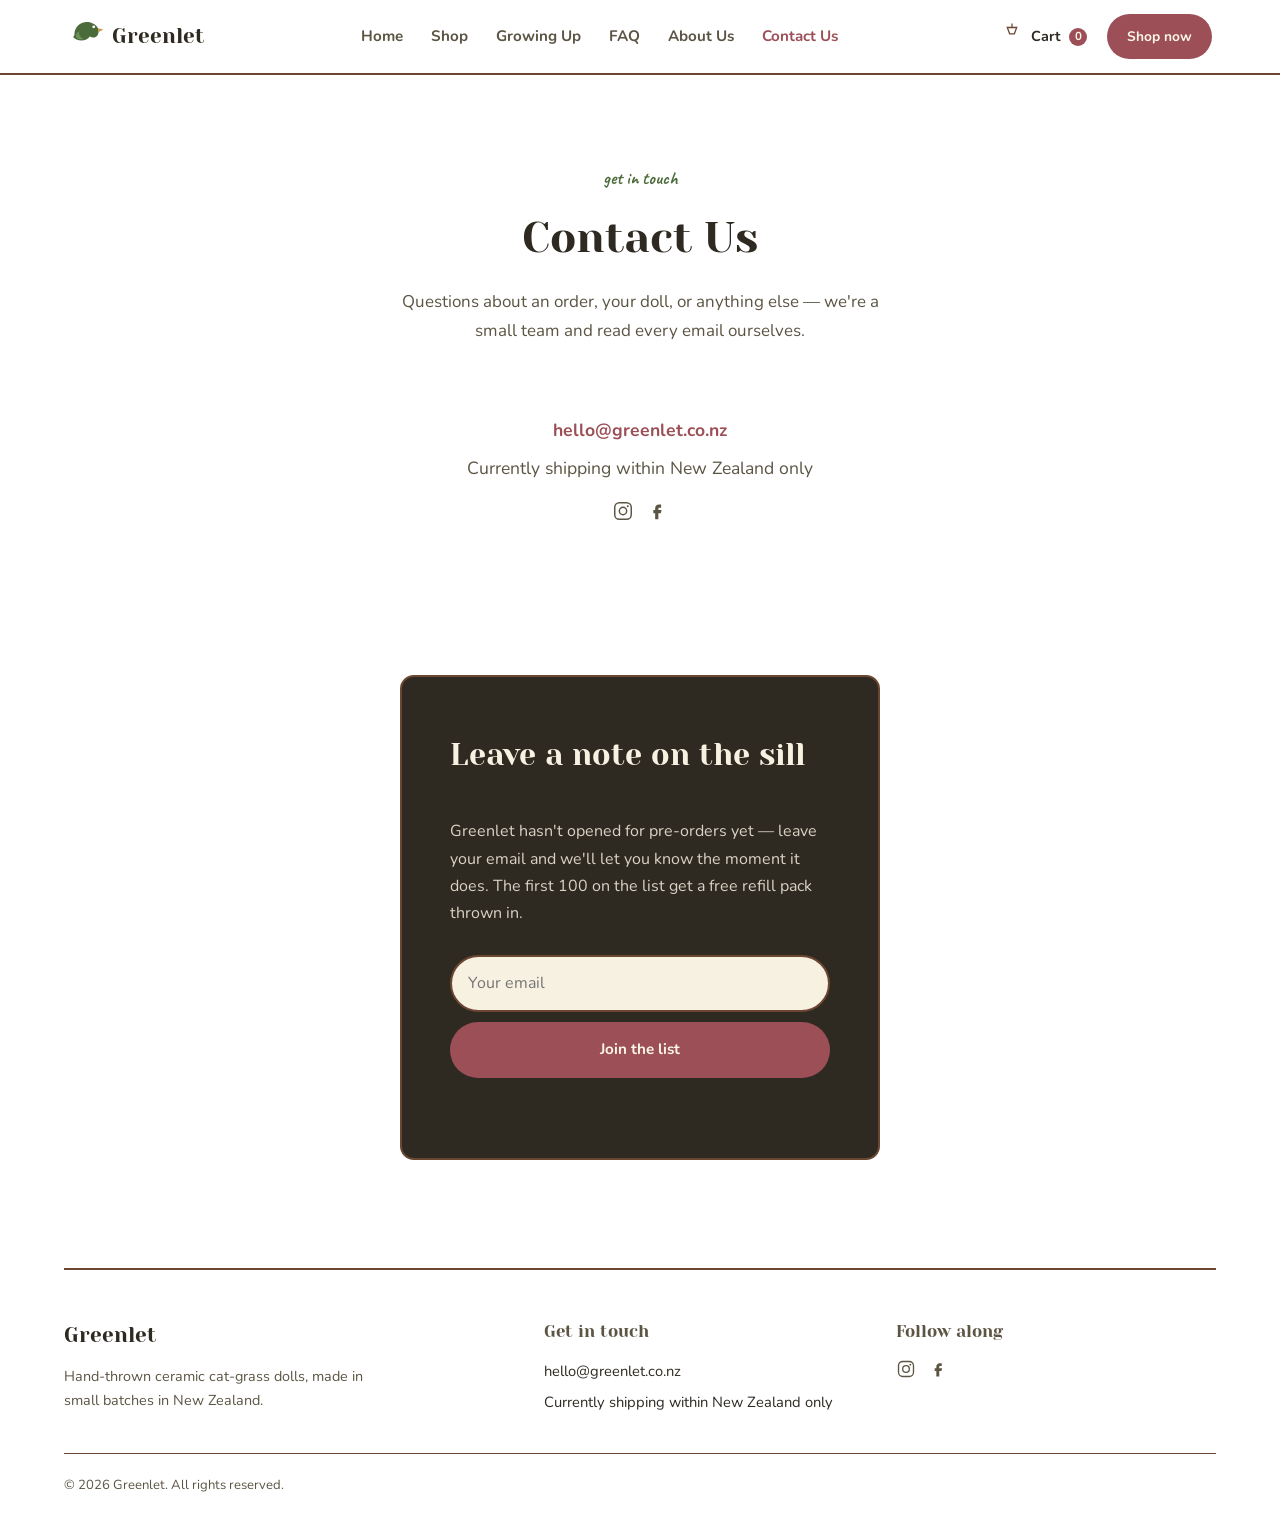
==== contact.html @ 872467f5 "Split Shop and Growing Up into pages; add journal; rename nav items - Shop: "On the Shelf" products " ====
<!doctype html>
<html lang="en-NZ">
<head>
<meta charset="UTF-8">
<meta name="viewport" content="width=device-width, initial-scale=1.0">
<title>Contact Us | Greenlet</title>
<meta name="description" content="Get in touch with Greenlet, or leave your email and we'll let you know the moment pre-orders open.">
<link rel="preconnect" href="https://fonts.googleapis.com">
<link rel="preconnect" href="https://fonts.gstatic.com" crossorigin>
<link href="https://fonts.googleapis.com/css2?family=Caveat:wght@600;700&family=Nunito:wght@400;600;700;800&family=Yeseva+One&display=swap" rel="stylesheet">
<link rel="stylesheet" href="css/style.css">
</head>
<body>

<a class="skip-link" href="#main">Skip to main content</a>

<header class="site-header">
  <div class="wrap header-row">
    <a class="logo" href="index.html#top">
      <span class="logo-mark" aria-hidden="true">
        <svg viewBox="0 0 28 28" width="36" height="36">
          <path d="M5 16 C5 9 11 5 17 6.5 C22.5 8 25.5 12.5 23 16.5 C21.8 18.5 19 19 17 17.5 C14.5 21.5 7 22 3.5 17.5 C4.3 18 5 17.2 5 16Z" fill="var(--sage-dark)"/>
          <path d="M23.5 11 L27.5 12 L23.5 14.2Z" fill="var(--gold)"/>
          <circle cx="20" cy="10" r="1.1" fill="var(--wall-cream)"/>
          <path d="M7 14.5 C5 17.5 7 20.5 12 19.5 C9 17.5 8 16 9 13.5Z" fill="var(--sage)"/>
        </svg>
      </span>
      <span class="logo-text">Greenlet</span>
    </a>

    <nav class="main-nav" id="mainNav" aria-label="Main">
      <a href="index.html#top">Home</a>
      <a href="shop.html">Shop</a>
      <a href="growing-up.html">Growing Up</a>
      <a href="faq.html">FAQ</a>
      <a href="index.html#story">About Us</a>
      <a href="contact.html" aria-current="page">Contact Us</a>
    </nav>

    <div class="header-actions">
      <button class="cart-btn" id="cartToggle" aria-haspopup="true" aria-controls="cartPanel" aria-expanded="false">
        <span class="lamp-icon" id="headerFlag" aria-hidden="true">
          <svg viewBox="0 0 28 28" width="22" height="22">
            <path d="M14 2 L14 7" stroke="var(--wood-line)" stroke-width="1.6"/>
            <path d="M8 7 H20 L17 15 H11 Z" fill="none" stroke="var(--wood-line)" stroke-width="1.6"/>
            <path class="lamp-off" d="M9 7.5 H19 L16.3 14.5 H11.7 Z" fill="none"/>
            <path class="lamp-glow" d="M9 7.5 H19 L16.3 14.5 H11.7 Z" fill="var(--gold)"/>
          </svg>
        </span>
        <span>Cart</span>
        <span class="cart-count" id="cartCount">0</span>
      </button>
      <a class="btn btn-primary btn-small" href="shop.html">Shop now</a>
      <button class="nav-toggle" id="navToggle" aria-expanded="false" aria-controls="mainNav" aria-label="Open menu">
        <svg width="20" height="20" viewBox="0 0 24 24" fill="none"><path d="M4 7h16M4 12h16M4 17h16" stroke="currentColor" stroke-width="2" stroke-linecap="round"/></svg>
      </button>
    </div>
  </div>
</header>

<main id="main">

  <section class="page-hero">
    <div class="wrap">
      <p class="eyebrow center">get in touch</p>
      <h1>Contact Us</h1>
      <p class="lede">Questions about an order, your doll, or anything else &mdash; we're a small team and read every email ourselves.</p>
    </div>
  </section>

  <section class="contact-info">
    <div class="wrap">
      <div class="contact-details">
        <p><a href="mailto:hello@greenlet.co.nz">hello@greenlet.co.nz</a></p>
        <p>Currently shipping within New Zealand only</p>
        <div class="social-row">
          <a href="#" aria-label="Instagram"><svg width="22" height="22" viewBox="0 0 24 24" fill="none"><rect x="3" y="3" width="18" height="18" rx="5" stroke="currentColor" stroke-width="1.6"/><circle cx="12" cy="12" r="4" stroke="currentColor" stroke-width="1.6"/><circle cx="17.2" cy="6.8" r="1.1" fill="currentColor"/></svg></a>
          <a href="#" aria-label="Facebook"><svg width="22" height="22" viewBox="0 0 24 24" fill="none"><path d="M14 8.5h2.5V5H14c-2.2 0-4 1.8-4 4v2H8v3.5h2V21h3.5v-6.5h2.6L17 11H13.5V9c0-.3.2-.5.5-.5Z" fill="currentColor"/></svg></a>
        </div>
      </div>
    </div>
  </section>

  <section class="newsletter">
    <div class="wrap newsletter-row newsletter-row-standalone">
      <h2>Leave a note on the sill</h2>
      <p>Greenlet hasn't opened for pre-orders yet &mdash; leave your email and we'll let you know the moment it does. The first 100 on the list get a free refill pack thrown in.</p>
      <form class="newsletter-form" id="newsletterForm">
        <label class="sr-only" for="newsletterEmail">Email</label>
        <input type="email" id="newsletterEmail" name="email" placeholder="Your email" required>
        <button type="submit" class="btn btn-primary">Join the list</button>
      </form>
      <p class="form-note" id="newsletterNote" role="status" aria-live="polite"></p>
    </div>
  </section>

</main>

<footer class="site-footer">
  <div class="wrap footer-row">
    <div class="footer-brand">
      <span class="logo-text">Greenlet</span>
      <p>Hand-thrown ceramic cat-grass dolls, made in small batches in New Zealand.</p>
    </div>
    <div class="footer-col">
      <h3>Get in touch</h3>
      <p><a href="mailto:hello@greenlet.co.nz">hello@greenlet.co.nz</a></p>
      <p>Currently shipping within New Zealand only</p>
    </div>
    <div class="footer-col">
      <h3>Follow along</h3>
      <div class="social-row">
        <a href="#" aria-label="Instagram"><svg width="20" height="20" viewBox="0 0 24 24" fill="none"><rect x="3" y="3" width="18" height="18" rx="5" stroke="currentColor" stroke-width="1.6"/><circle cx="12" cy="12" r="4" stroke="currentColor" stroke-width="1.6"/><circle cx="17.2" cy="6.8" r="1.1" fill="currentColor"/></svg></a>
        <a href="#" aria-label="Facebook"><svg width="20" height="20" viewBox="0 0 24 24" fill="none"><path d="M14 8.5h2.5V5H14c-2.2 0-4 1.8-4 4v2H8v3.5h2V21h3.5v-6.5h2.6L17 11H13.5V9c0-.3.2-.5.5-.5Z" fill="currentColor"/></svg></a>
      </div>
    </div>
  </div>
  <div class="wrap">
    <p class="copyright">&copy; 2026 Greenlet. All rights reserved.</p>
  </div>
</footer>

<!-- CART PANEL -->
<div class="cart-overlay" id="cartOverlay"></div>
<aside class="cart-panel" id="cartPanel" aria-hidden="true">
  <div class="cart-head">
    <h3>Your cart</h3>
    <button class="cart-close" id="cartClose" aria-label="Close cart">
      <svg width="18" height="18" viewBox="0 0 24 24"><path d="M5 5l14 14M19 5L5 19" stroke="currentColor" stroke-width="2" stroke-linecap="round"/></svg>
    </button>
  </div>
  <div class="cart-items" id="cartItems">
    <p class="cart-empty" id="cartEmpty">The lamp's still unlit. Your cart is empty.</p>
  </div>
  <div class="cart-foot">
    <div class="cart-subtotal">
      <span>Subtotal</span>
      <span id="cartSubtotal">$0 NZD</span>
    </div>
    <button class="btn btn-primary btn-full" id="checkoutBtn">Proceed to checkout</button>
    <p class="checkout-note" id="checkoutNote" role="status" aria-live="polite"></p>
  </div>
</aside>

<div class="toast" id="toast" role="status" aria-live="polite"></div>

<script src="js/main.js"></script>
</body>
</html>
---- css/style.css ----
/* ===== Tokens ===== */
:root {
  --wall-cream: #FFFFFF;
  --wall-sage: #7C8A63;
  --wood: #6B4630;
  --wood-line: #6B4630;
  --wood-deep: #4A2F1F;
  --ink: #2E2A22;
  --ink-fixed: #2E2A22;
  --ink-soft: #5C5544;
  --rose: #9C4F56;
  --rose-hover: #7E3B41;
  --blush: #D99BA0;
  --sage: #6F8F5B;
  --sage-dark: #4C6B3B;
  --accent-ink: #4C6B3B;
  --on-accent: #FBF6E9;
  --badge-neutral: #5C5544;
  --slate: #7E97A3;
  --gold: #C99A45;
  --paper: #F7F1E1;
  --shadow: rgba(46, 42, 34, 0.22);
  --clay: #B98354;
  --focus: #1F6FB2;

  --font-display: "Yeseva One", "Georgia", serif;
  --font-body: "Nunito", "Segoe UI", system-ui, sans-serif;
  --font-hand: "Caveat", "Segoe UI", cursive;

  --content: 1160px;
  --gutter: clamp(20px, 5vw, 64px);

  --cat-black: #2E2A22;
}

/* Greenlet is a single fixed-theme brand page: white ground, always.
   No dark-mode token overrides on purpose — see DESIGN.md. */

/* ===== Reset-ish ===== */
* { box-sizing: border-box; }
html { -webkit-text-size-adjust: 100%; }
body {
  margin: 0;
  background: var(--wall-cream);
  color: var(--ink);
  font-family: var(--font-body);
  font-size: 16px;
  line-height: 1.7;
  padding-inline: var(--gutter);
}
img, svg { max-width: 100%; }
a { color: inherit; }
h1, h2, h3 { font-family: var(--font-display); font-weight: 400; text-wrap: balance; margin: 0; color: var(--ink); }
h2 { font-size: clamp(1.7rem, 3.4vw, 2.3rem); }
h3 { font-size: 1.25rem; }
p { margin: 0; }
ul, ol { margin: 0; padding: 0; list-style: none; }
button { font: inherit; cursor: pointer; }
:focus-visible { outline: 2px solid var(--focus); outline-offset: 2px; }

.sr-only {
  position: absolute; width: 1px; height: 1px; overflow: hidden;
  clip: rect(0 0 0 0); white-space: nowrap;
}
.skip-link {
  position: absolute; left: -9999px; top: 0; background: var(--ink-fixed);
  color: var(--on-accent); padding: 10px 16px; border-radius: 0 0 6px 0; z-index: 200;
}
.skip-link:focus { left: 0; }

.wrap { max-width: var(--content); margin-inline: auto; }
.eyebrow {
  font-family: var(--font-hand);
  font-size: 1.15rem;
  color: var(--accent-ink);
  margin-bottom: 6px;
  font-weight: 700;
}
.center { text-align: center; }
section h2.center { margin-bottom: 44px; }

/* ===== Buttons ===== */
.btn {
  display: inline-flex; align-items: center; justify-content: center;
  padding: 13px 26px; border-radius: 999px; text-decoration: none;
  font-weight: 700; font-size: 0.95rem; border: 2px solid transparent;
  font-family: var(--font-body);
  transition: transform 0.15s ease, background 0.15s ease, border-color 0.15s ease;
}
.btn:hover { transform: translateY(-1px); }
.btn-primary { background: var(--rose); color: var(--on-accent); }
.btn-primary:hover { background: var(--rose-hover); }
.btn-ghost { background: transparent; color: var(--ink); border-color: var(--wood-line); }
.btn-ghost:hover { background: var(--wood-line); color: var(--wall-cream); }
.btn-small { padding: 9px 18px; font-size: 0.86rem; }
.btn-full { width: 100%; }

/* ===== Header ===== */
.site-header {
  position: sticky; top: 0; z-index: 50;
  background: color-mix(in srgb, var(--wall-cream) 90%, transparent);
  backdrop-filter: blur(8px);
  border-bottom: 2px solid var(--wood-line);
  padding-inline: var(--gutter);
  margin-inline: calc(var(--gutter) * -1);
}
.header-row {
  display: flex; align-items: center; justify-content: space-between;
  gap: 24px; padding: 14px 4px;
}
.logo { display: inline-flex; align-items: center; gap: 8px; text-decoration: none; }
.logo-text { font-family: var(--font-display); font-weight: 400; font-size: 1.3rem; color: var(--ink); }
.main-nav { display: flex; gap: 28px; }
.main-nav a { text-decoration: none; font-weight: 700; color: var(--ink-soft); font-size: 0.95rem; }
.main-nav a:hover { color: var(--rose); }
.header-actions { display: flex; align-items: center; gap: 14px; }
.cart-btn {
  display: inline-flex; align-items: center; gap: 8px; background: none; border: none;
  color: var(--ink); font-weight: 700; font-size: 0.9rem; padding: 6px;
}
.cart-count {
  background: var(--rose); color: var(--on-accent); font-family: var(--font-body);
  font-size: 0.72rem; font-weight: 700; min-width: 18px; height: 18px; border-radius: 999px;
  display: inline-flex; align-items: center; justify-content: center; padding-inline: 4px;
}
.lamp-glow { transition: opacity 0.4s ease; opacity: 0; }
.lamp-off { transition: opacity 0.4s ease; opacity: 1; }
.is-lit .lamp-glow { opacity: 1; }
.is-lit .lamp-off { opacity: 0; }

/* ===== Hero ===== */
.hero { padding-block: clamp(40px, 7vw, 84px) clamp(56px, 9vw, 104px); }
.hero-row { display: grid; grid-template-columns: 1.05fr 0.95fr; gap: clamp(32px, 6vw, 72px); align-items: center; }
.hero-copy h1 {
  font-size: clamp(2.3rem, 5vw, 3.4rem);
  line-height: 1.15; margin-bottom: 20px;
}
.lede { font-size: 1.06rem; color: var(--ink-soft); max-width: 48ch; margin-bottom: 30px; }
.hero-cta { display: flex; flex-wrap: wrap; gap: 14px; margin-bottom: 34px; }
.trust-strip { display: flex; flex-wrap: wrap; gap: 20px; }
.trust-strip li {
  display: flex; align-items: center; gap: 7px; font-size: 0.9rem; color: var(--ink-soft); font-weight: 700;
}
.trust-strip svg { color: var(--accent-ink); flex-shrink: 0; }

.hero-art { display: flex; flex-direction: column; align-items: center; gap: 10px; }
.window-svg { width: min(400px, 100%); height: auto; }
.hero-caption {
  font-family: var(--font-hand); font-size: 1.15rem; color: var(--ink-soft);
  text-align: center;
}
.grass-scene { opacity: 0; transition: opacity 0.9s ease; }
.grass-scene.is-active { opacity: 1; }
@media (prefers-reduced-motion: reduce) {
  .lamp-glow, .lamp-off { transition: none; }
  .grass-scene { transition: none; }
}

/* ===== Standalone page intro (FAQ, Newsletter) ===== */
.page-hero { padding-block: clamp(48px, 8vw, 88px) clamp(24px, 4vw, 40px); text-align: center; }
.page-hero h1 { font-size: clamp(2rem, 4.2vw, 2.7rem); margin-bottom: 14px; }
.page-hero .lede { margin-inline: auto; }
.main-nav a[aria-current="page"] { color: var(--rose); }

/* ===== Contact info (Contact Us) ===== */
.contact-info { padding-block: 0 clamp(32px, 5vw, 56px); text-align: center; }
.contact-details p { font-size: 1.1rem; margin-bottom: 8px; color: var(--ink-soft); }
.contact-details a { color: var(--rose); font-weight: 700; text-decoration: none; }
.contact-details a:hover { text-decoration: underline; }
.contact-details .social-row { justify-content: center; margin-top: 16px; color: var(--ink-soft); }
.contact-details .social-row a { color: var(--ink-soft); }
.contact-details .social-row a:hover { color: var(--rose); }

/* ===== Journal (Growing Up index + articles) ===== */
.journal { padding-block: clamp(24px, 5vw, 56px) clamp(48px, 7vw, 88px); }
.journal-list { display: flex; flex-direction: column; gap: 22px; max-width: 820px; margin-inline: auto; }
.journal-card {
  --ink: var(--ink-fixed);
  --ink-soft: #5C5544;
  color: var(--ink-fixed);
  display: flex; gap: 24px; align-items: flex-start;
  background: var(--paper); border: 2px solid var(--wood-line); border-radius: 10px; padding: 22px;
}
.journal-thumb-wrap { flex: 0 0 160px; }
.journal-thumb { width: 100%; height: auto; display: block; border-radius: 6px; }
.journal-tag {
  font-family: var(--font-hand); font-size: 1.05rem; color: var(--sage-dark); display: block; margin-bottom: 4px;
}
.journal-card h2 { font-size: 1.35rem; margin-bottom: 8px; }
.journal-card h2 a { color: var(--ink-fixed); text-decoration: none; }
.journal-card h2 a:hover { color: var(--rose); }
.journal-excerpt { color: #5C5544; font-size: 0.96rem; margin-bottom: 12px; }
.journal-read { color: var(--rose); font-weight: 700; text-decoration: none; font-size: 0.92rem; }
.journal-read:hover { text-decoration: underline; }
.journal-back { display: inline-block; margin-bottom: 24px; color: var(--rose); font-weight: 700; text-decoration: none; font-size: 0.92rem; }
.journal-back:hover { text-decoration: underline; }
@media (max-width: 640px) {
  .journal-card { flex-direction: column; }
  .journal-thumb-wrap { width: 140px; }
}

/* ===== Corners of the room (audience) ===== */
.audience { padding-block: clamp(48px, 7vw, 88px); }
.audience-grid {
  display: grid; grid-template-columns: repeat(3, 1fr); gap: 24px;
}
.audience-card {
  color: var(--ink-fixed);
  --ink: var(--ink-fixed);
  --ink-soft: #5C5544;
  background: var(--paper); border: 2px solid var(--wood-line); border-radius: 10px;
  padding: 26px 26px 28px; display: flex; flex-direction: column; gap: 12px;
}
.a-head { display: flex; align-items: center; gap: 12px; }
.a-icon {
  width: 32px; height: 32px; flex-shrink: 0;
  display: flex; align-items: center; justify-content: center;
}
.audience-card h3 { font-size: 1.2rem; color: var(--ink-fixed); }
.audience-card p { color: #5C5544; font-size: 0.95rem; }

/* ===== Growing Up the Wall (timeline) ===== */
.route-section { padding-block: clamp(48px, 7vw, 88px); }
.route { position: relative; max-width: 720px; margin-inline: auto; }
.route::before {
  content: ""; position: absolute; left: 44px; top: 6px; bottom: 6px; width: 3px;
  background: var(--wood-line);
}
.r-item { display: grid; grid-template-columns: 90px 1fr; gap: 24px; padding-bottom: 40px; position: relative; }
.r-item:last-child { padding-bottom: 0; }
.r-num {
  font-family: var(--font-hand); font-size: 1.3rem; font-weight: 700; color: var(--on-accent);
  background: var(--sage-dark); text-align: center; padding-block: 6px; border-radius: 8px;
  position: relative; height: fit-content;
}
.r-body h3 { font-size: 1.12rem; margin-bottom: 6px; }
.r-body p { color: var(--ink-soft); font-size: 0.95rem; }

/* ===== On the Shelf (products) ===== */
.products { padding-block: clamp(48px, 7vw, 88px); }
.product-grid { display: grid; grid-template-columns: repeat(4, 1fr); gap: 22px; }
.product-card {
  --ink: var(--ink-fixed);
  --ink-soft: #5C5544;
  color: var(--ink-fixed);
  position: relative; background: var(--paper); border: 2px solid var(--wood-line);
  border-radius: 10px; padding: 30px 20px 22px; display: flex; flex-direction: column; align-items: flex-start; gap: 6px;
}
.p-num {
  position: absolute; top: 14px; left: 14px; font-family: var(--font-hand);
  font-size: 1rem; font-weight: 700; color: #5C5544;
}
.badge {
  position: absolute; top: 14px; right: 14px; font-family: var(--font-body);
  font-size: 0.72rem; font-weight: 700; letter-spacing: 0.03em; padding: 3px 9px;
  border-radius: 999px; text-transform: uppercase;
}
.badge-hot { background: var(--rose); color: var(--on-accent); }
.badge-new { background: var(--sage-dark); color: var(--on-accent); }
.badge-plain { background: var(--badge-neutral); color: var(--on-accent); }
.badge-limited { background: var(--wood); color: var(--on-accent); }
.p-art { margin-top: 20px; margin-bottom: 6px; }
.product-card h3 { font-size: 1.08rem; margin-bottom: 2px; color: var(--ink-fixed); }
.p-tag { color: #5C5544; font-size: 0.86rem; min-height: 2.6em; }
.p-row { display: flex; align-items: center; justify-content: space-between; width: 100%; margin-top: 10px; gap: 10px; }
.p-price { font-family: var(--font-body); font-weight: 800; font-variant-numeric: tabular-nums; color: var(--ink-fixed); }

/* ===== Story ===== */
.story {
  padding: clamp(48px, 7vw, 88px) var(--gutter); background: var(--sage-dark); border-block: 2px solid var(--wood-line);
  margin-inline: calc(var(--gutter) * -1);
}
.story-row {
  padding: 12px; max-width: 760px;
  display: flex; flex-direction: column; align-items: flex-start; gap: 4px;
}
.story-mascots { width: 128px; max-width: 40%; margin-bottom: 6px; }
.mascot-svg { width: 100%; height: auto; display: block; }
.story h2 { color: var(--on-accent); font-size: clamp(1.5rem, 3vw, 2.1rem); margin-bottom: 18px; }
.story .eyebrow { color: var(--on-accent); }
.story-copy p:not(.eyebrow) { color: color-mix(in srgb, var(--on-accent) 90%, transparent); font-size: 1.02rem; margin-bottom: 24px; max-width: 62ch; }
.fact-row { display: flex; flex-wrap: wrap; gap: 10px; }
.fact-row li {
  font-family: var(--font-body); font-size: 0.78rem; color: var(--on-accent); font-weight: 700;
  border: 2px solid var(--on-accent); border-radius: 999px; padding: 6px 14px;
}

/* ===== FAQ (the notebook) ===== */
.faq { padding-block: clamp(48px, 7vw, 88px); }
.accordion { max-width: 720px; margin-inline: auto; display: flex; flex-direction: column; gap: 10px; }
.acc-item {
  color: var(--ink-fixed);
  --ink: var(--ink-fixed);
  --ink-soft: #5C5544;
  --accent-ink: var(--sage-dark);
  background: var(--paper); border: 2px solid var(--wood-line); border-radius: 8px; padding: 4px 22px;
}
.acc-item summary {
  cursor: pointer; padding-block: 16px; font-weight: 700; list-style: none;
  display: flex; justify-content: space-between; align-items: center; gap: 12px;
  color: var(--ink-fixed);
}
.acc-item summary::-webkit-details-marker { display: none; }
.acc-item summary::after { content: "+"; font-size: 1.3rem; color: var(--sage-dark); font-weight: 400; }
.acc-item[open] summary::after { content: "\2212"; }
.acc-item p { color: #5C5544; padding-bottom: 18px; font-size: 0.95rem; }

/* ===== Newsletter ===== */
.newsletter { padding-block: clamp(48px, 7vw, 88px); }
.newsletter-row {
  background: var(--ink-fixed); color: var(--paper); border-radius: 14px;
  padding: 40px 32px; display: grid; grid-template-columns: 1.2fr 1fr; gap: 28px; align-items: center;
  position: relative; border: 2px solid var(--wood-line);
}
@media (min-width: 640px) {
  .newsletter-row { padding: 52px 48px; }
}
.newsletter-row-standalone {
  grid-template-columns: 1fr; max-width: 480px; margin-inline: auto;
}
.newsletter-row-standalone .newsletter-form { flex-direction: column; }
.newsletter-row h2 { color: var(--paper); font-size: clamp(1.4rem, 3vw, 1.9rem); margin-bottom: 10px; }
.newsletter-row p { color: color-mix(in srgb, var(--paper) 85%, transparent); max-width: 46ch; }
.newsletter-form { display: flex; gap: 10px; }
.newsletter-form input {
  flex: 1; min-width: 0; padding: 13px 16px; border-radius: 999px; border: 2px solid var(--wood-line);
  font: inherit; background: var(--paper); color: var(--ink-fixed);
}
.newsletter-form .btn-primary { white-space: nowrap; }
.form-note { grid-column: 1 / -1; font-size: 0.9rem; color: var(--gold); font-weight: 700; }

/* ===== Footer ===== */
.site-footer { padding-block: 48px 28px; border-top: 2px solid var(--wood-line); margin-top: 20px; }
.footer-row { display: grid; grid-template-columns: 1.4fr 1fr 1fr; gap: 32px; padding-bottom: 32px; }
.footer-brand p { color: var(--ink-soft); font-size: 0.9rem; margin-top: 10px; max-width: 34ch; }
.footer-col h3 { font-family: var(--font-display); font-size: 1.05rem; font-weight: 400; color: var(--ink-soft); margin-bottom: 12px; }
.footer-col p { font-size: 0.92rem; margin-bottom: 6px; }
.footer-col a { text-decoration: none; }
.footer-col a:hover { color: var(--rose); }
.social-row { display: flex; gap: 12px; }
.social-row a { color: var(--ink-soft); }
.social-row a:hover { color: var(--rose); }
.copyright { font-size: 0.82rem; color: var(--ink-soft); padding-top: 20px; border-top: 1px solid var(--wood-line); }

/* ===== Cart panel ===== */
.cart-overlay {
  position: fixed; inset: 0; background: rgba(30, 25, 18, 0.45); opacity: 0; pointer-events: none;
  transition: opacity 0.2s ease; z-index: 90;
}
.cart-overlay.is-open { opacity: 1; pointer-events: auto; }
.cart-panel {
  --ink: var(--ink-fixed);
  --ink-soft: #5C5544;
  color: var(--ink-fixed);
  position: fixed; top: 0; right: 0; height: 100%; width: min(380px, 100%);
  background: var(--paper); border-left: 2px solid var(--wood-line); z-index: 100;
  display: flex; flex-direction: column; transform: translateX(100%);
  transition: transform 0.25s ease; padding: 24px;
}
.cart-panel.is-open { transform: translateX(0); }
.cart-head { display: flex; justify-content: space-between; align-items: center; margin-bottom: 20px; }
.cart-head h3 { font-size: 1.25rem; color: var(--ink-fixed); }
.cart-close { background: none; border: none; color: var(--ink-fixed); padding: 6px; }
.cart-items { flex: 1; overflow-y: auto; display: flex; flex-direction: column; gap: 14px; }
.cart-empty { color: var(--ink-soft); font-size: 0.92rem; }
.cart-line { display: flex; justify-content: space-between; align-items: center; gap: 10px; border-bottom: 1px solid var(--wood-line); padding-bottom: 12px; }
.cart-line-name { font-weight: 700; font-size: 0.92rem; color: var(--ink-fixed); }
.cart-line-qty { display: flex; align-items: center; gap: 8px; margin-top: 4px; color: var(--ink-fixed); }
.qty-btn {
  width: 22px; height: 22px; border-radius: 50%; border: 1.5px solid var(--wood-line); background: none;
  display: inline-flex; align-items: center; justify-content: center; font-size: 0.9rem; color: var(--ink-fixed);
}
.cart-line-price { font-family: var(--font-body); font-weight: 700; font-size: 0.9rem; white-space: nowrap; color: var(--ink-fixed); }
.cart-foot { border-top: 2px solid var(--wood-line); padding-top: 18px; margin-top: 12px; }
.cart-subtotal { display: flex; justify-content: space-between; font-weight: 800; margin-bottom: 14px; color: var(--ink-fixed); }
.checkout-note { font-size: 0.82rem; color: var(--ink-soft); margin-top: 10px; text-align: center; }

/* ===== Toast ===== */
.toast {
  position: fixed; bottom: 24px; left: 50%; transform: translateX(-50%) translateY(20px);
  background: var(--ink-fixed); color: var(--paper); padding: 12px 22px; border-radius: 999px;
  font-size: 0.9rem; font-weight: 700; opacity: 0; pointer-events: none; transition: all 0.25s ease;
  z-index: 120;
}
.toast.is-visible { opacity: 1; transform: translateX(-50%) translateY(0); }

/* ===== Nav toggle (mobile) ===== */
.nav-toggle {
  display: none; background: none; border: 1.5px solid var(--wood-line); border-radius: 8px;
  padding: 7px 8px; color: var(--ink);
}

/* ===== Responsive ===== */
@media (max-width: 980px) {
  .hero-row { grid-template-columns: 1fr; }
  .hero-art { order: -1; }
  .audience-grid { grid-template-columns: 1fr; }
  .product-grid { grid-template-columns: repeat(2, 1fr); }
  .footer-row { grid-template-columns: 1fr 1fr; }
  .footer-brand { grid-column: 1 / -1; }
  .nav-toggle { display: inline-flex; }
  .main-nav {
    display: none; position: absolute; top: 100%; left: 0; right: 0;
    flex-direction: column; gap: 0; background: var(--wall-cream);
    border-bottom: 2px solid var(--wood-line); padding: 6px var(--gutter) 14px;
  }
  .main-nav.is-open { display: flex; }
  .main-nav a { padding-block: 12px; border-bottom: 1px solid var(--wood-line); }
}
@media (max-width: 640px) {
  body { font-size: 15px; }
  .product-grid { grid-template-columns: 1fr; }
  .newsletter-row { grid-template-columns: 1fr; }
  .newsletter-form { flex-direction: column; }
  .route::before { left: 34px; }
  .r-item { grid-template-columns: 68px 1fr; gap: 16px; }
  .footer-row { grid-template-columns: 1fr; }
  .header-actions .btn-small { display: none; }
}
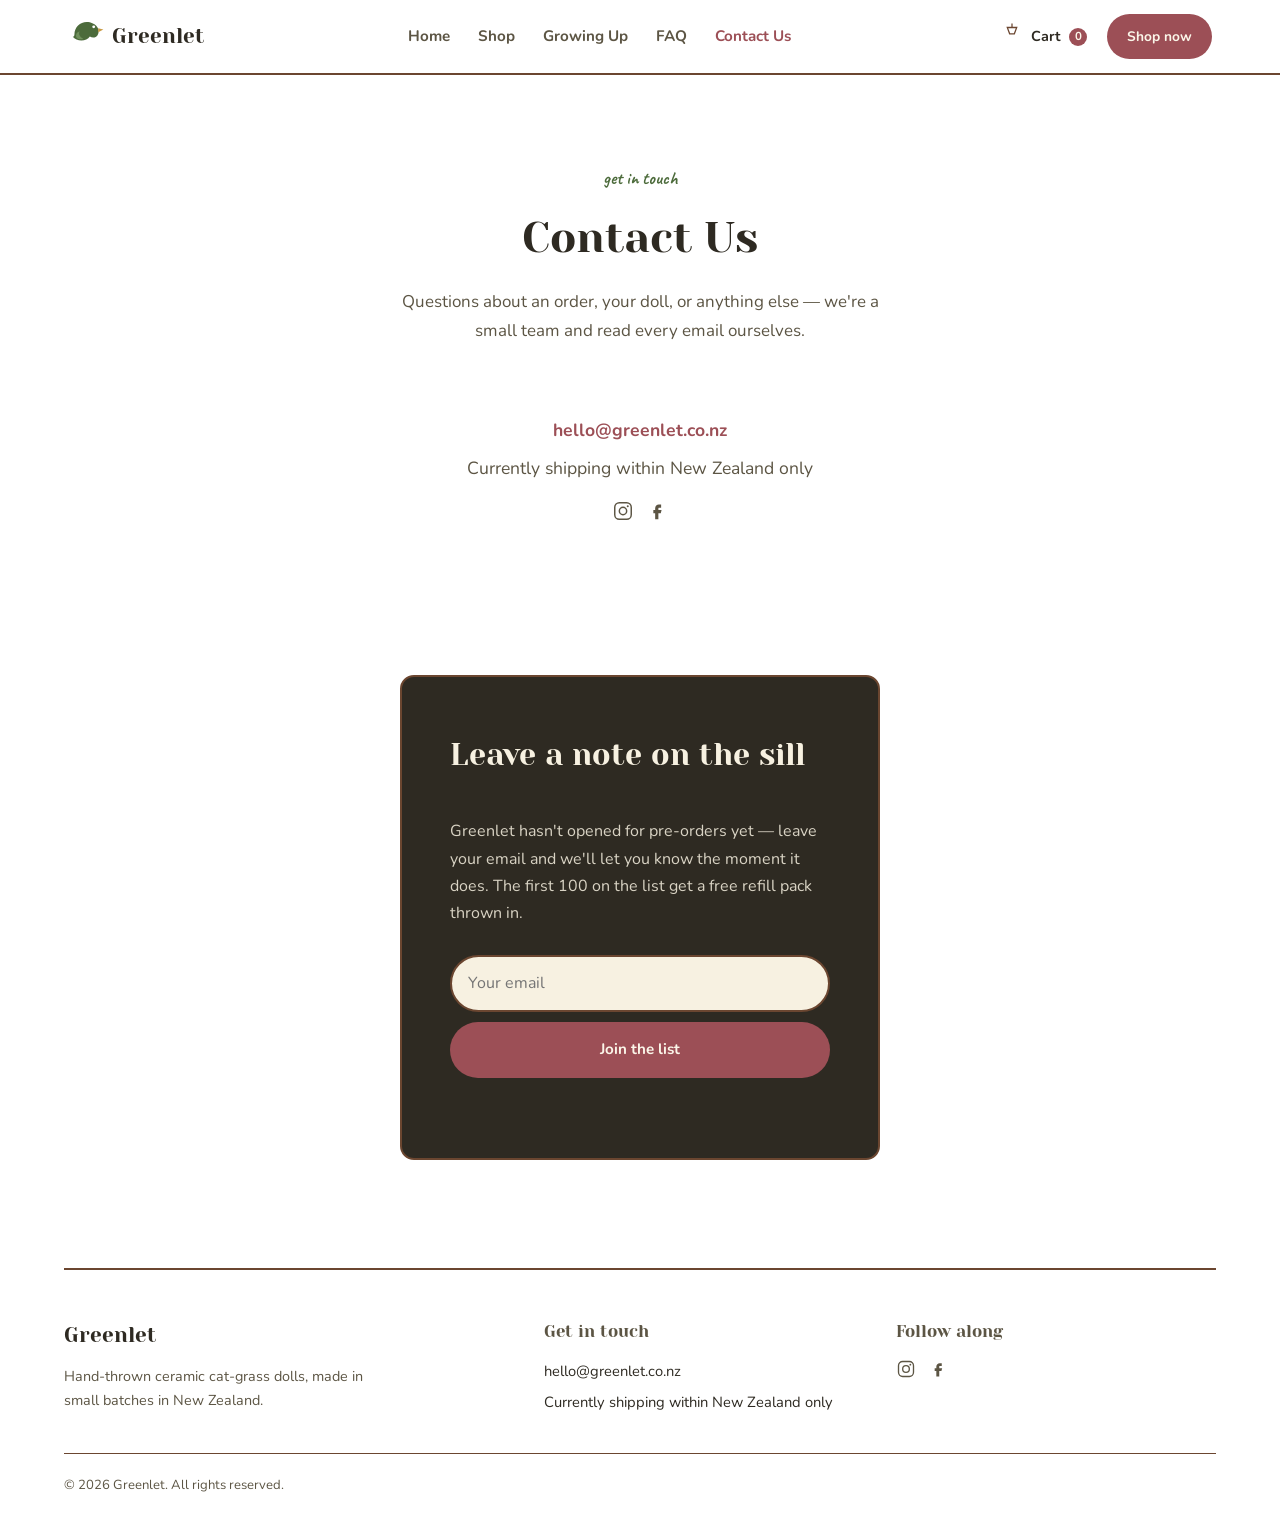
==== commit 4eafbc8b: "Remove About Us from the nav The homepage story section (#story) is no longer linked from the header" ====
--- a/contact.html
+++ b/contact.html
@@ -33,7 +33,6 @@
       <a href="shop.html">Shop</a>
       <a href="growing-up.html">Growing Up</a>
       <a href="faq.html">FAQ</a>
-      <a href="index.html#story">About Us</a>
       <a href="contact.html" aria-current="page">Contact Us</a>
     </nav>
 
